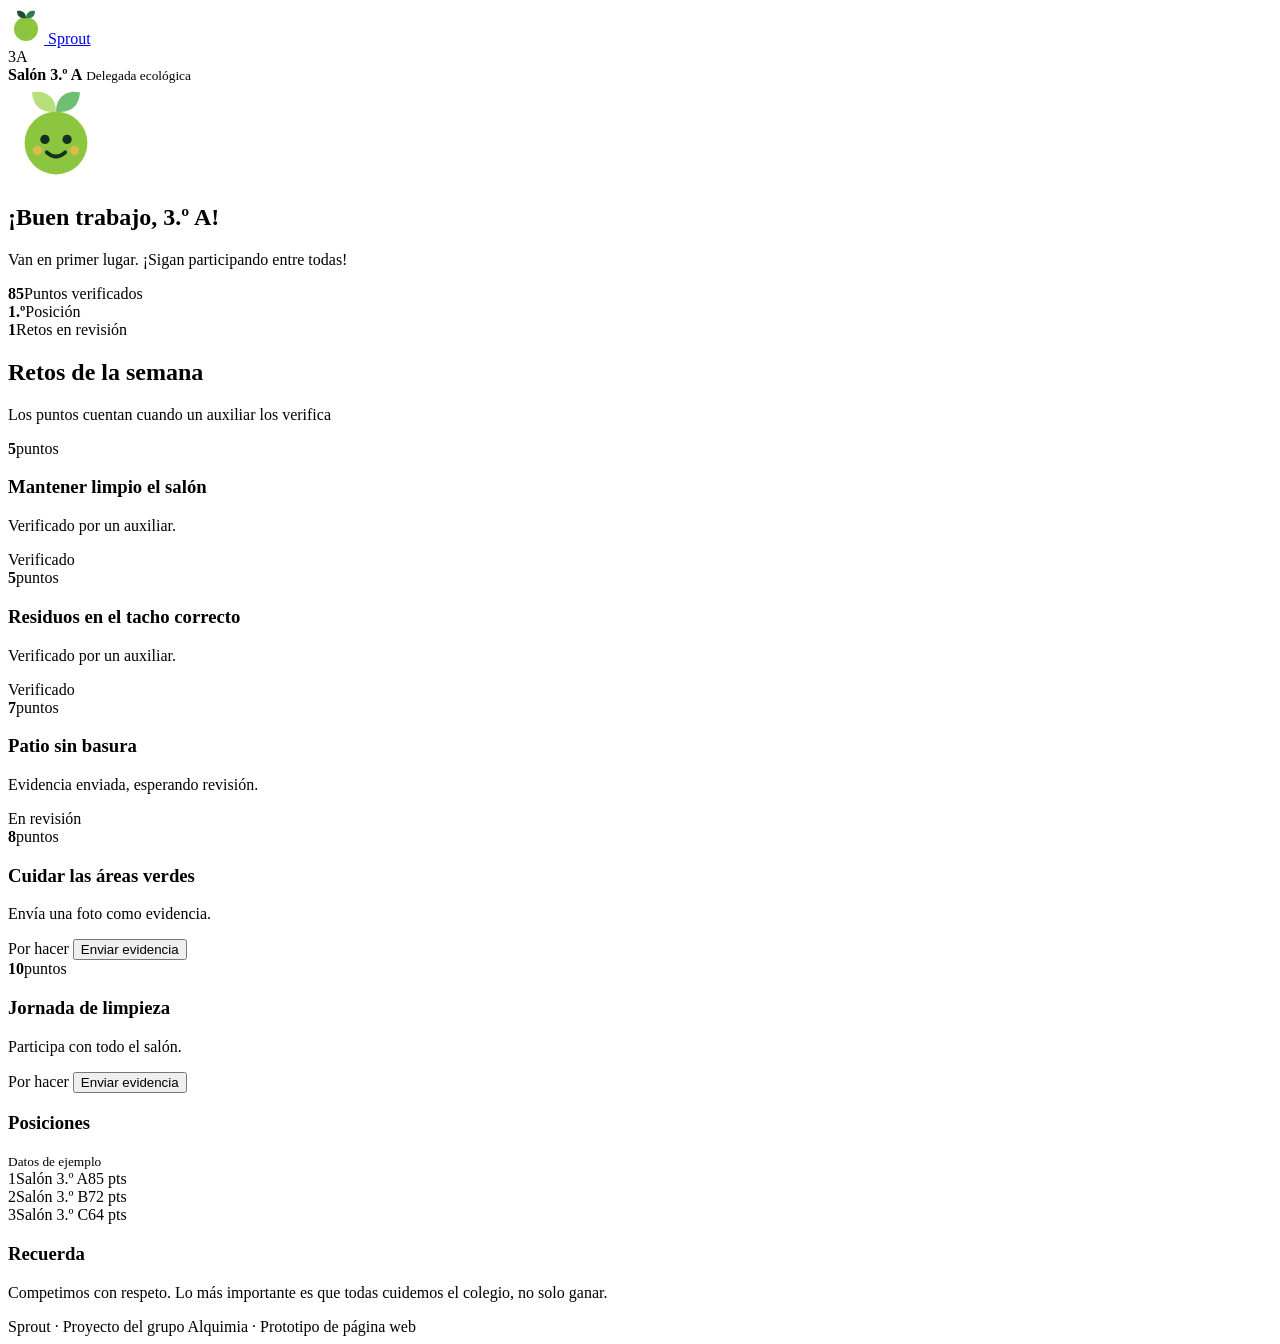
==== salon.html @ 8cfc572e "first commit" ====
<!DOCTYPE html>
<html lang="es">
<head>
  <meta charset="utf-8">
  <meta name="viewport" content="width=device-width, initial-scale=1">
  <title>Sprout - Panel del salón</title>
  <link rel="preconnect" href="https://fonts.googleapis.com">
  <link rel="preconnect" href="https://fonts.gstatic.com" crossorigin>
  <link href="https://fonts.googleapis.com/css2?family=Fredoka:wght@500;600;700&family=Nunito:wght@400;600;700&display=swap" rel="stylesheet">
  <link rel="stylesheet" href="styles.css">
</head>
<body>

  <header class="contenedor encabezado">
    <a class="logo" href="index.html" aria-label="Sprout, volver al inicio">
      <svg width="36" height="36" viewBox="0 0 36 36" aria-hidden="true">
        <circle cx="18" cy="21" r="12" fill="#8CC63F"/>
        <path d="M18 10C18 4 13 2 9 3c0 5 3 8 9 7z" fill="#1F4D3A"/>
        <path d="M18 10c0-6 5-8 9-7 0 5-3 8-9 7z" fill="#2E7D4F"/>
      </svg>
      <span>Sprout</span>
    </a>
    <div class="chip-salon">
      <div class="avatar">3A</div>
      <div>
        <strong>Salón 3.º A</strong>
        <small>Delegada ecológica</small>
      </div>
    </div>
  </header>

  <main class="contenedor panel">

    <!-- BIENVENIDA Y RESUMEN -->
    <section class="bienvenida">
      <svg width="96" height="96" viewBox="0 0 104 104" role="img" aria-label="Sprout, la mascota, contenta">
        <path d="M52 30C52 12 38 6 26 9c1 15 10 23 26 21z" fill="#B8E07A"/>
        <path d="M52 30c0-18 14-24 26-21-1 15-10 23-26 21z" fill="#6FBF73"/>
        <circle cx="52" cy="64" r="34" fill="#8CC63F"/>
        <circle cx="40" cy="60" r="5" fill="#14301F"/>
        <circle cx="64" cy="60" r="5" fill="#14301F"/>
        <path d="M42 74q10 9 20 0" fill="none" stroke="#14301F" stroke-width="4" stroke-linecap="round"/>
        <circle cx="32" cy="72" r="5" fill="#F2B84B" opacity="0.8"/>
        <circle cx="72" cy="72" r="5" fill="#F2B84B" opacity="0.8"/>
      </svg>
      <div class="bienvenida-texto">
        <h1>¡Buen trabajo, 3.º A!</h1>
        <p>Van en primer lugar. ¡Sigan participando entre todas!</p>
      </div>
      <div class="resumen">
        <div class="dato"><b>85</b><span>Puntos verificados</span></div>
        <div class="dato"><b>1.º</b><span>Posición</span></div>
        <div class="dato"><b id="contador-revision">1</b><span>Retos en revisión</span></div>
      </div>
    </section>

    <div class="panel-cuerpo">

      <!-- RETOS DE LA SEMANA -->
      <section class="lista-retos" aria-labelledby="titulo-retos">
        <div class="lista-retos-titulo">
          <h2 id="titulo-retos">Retos de la semana</h2>
          <p>Los puntos cuentan cuando un auxiliar los verifica</p>
        </div>

        <article class="reto">
          <div class="puntos"><b>5</b><span>puntos</span></div>
          <div class="reto-info">
            <h3>Mantener limpio el salón</h3>
            <p class="reto-detalle">Verificado por un auxiliar.</p>
          </div>
          <div class="reto-acciones"><span class="estado estado-ok">Verificado</span></div>
        </article>

        <article class="reto">
          <div class="puntos"><b>5</b><span>puntos</span></div>
          <div class="reto-info">
            <h3>Residuos en el tacho correcto</h3>
            <p class="reto-detalle">Verificado por un auxiliar.</p>
          </div>
          <div class="reto-acciones"><span class="estado estado-ok">Verificado</span></div>
        </article>

        <article class="reto">
          <div class="puntos"><b>7</b><span>puntos</span></div>
          <div class="reto-info">
            <h3>Patio sin basura</h3>
            <p class="reto-detalle">Evidencia enviada, esperando revisión.</p>
          </div>
          <div class="reto-acciones"><span class="estado estado-revision">En revisión</span></div>
        </article>

        <article class="reto">
          <div class="puntos"><b>8</b><span>puntos</span></div>
          <div class="reto-info">
            <h3>Cuidar las áreas verdes</h3>
            <p class="reto-detalle">Envía una foto como evidencia.</p>
          </div>
          <div class="reto-acciones">
            <span class="estado estado-pendiente">Por hacer</span>
            <button type="button" class="btn btn-borde btn-pequeno" data-enviar>Enviar evidencia</button>
          </div>
        </article>

        <article class="reto">
          <div class="puntos"><b>10</b><span>puntos</span></div>
          <div class="reto-info">
            <h3>Jornada de limpieza</h3>
            <p class="reto-detalle">Participa con todo el salón.</p>
          </div>
          <div class="reto-acciones">
            <span class="estado estado-pendiente">Por hacer</span>
            <button type="button" class="btn btn-borde btn-pequeno" data-enviar>Enviar evidencia</button>
          </div>
        </article>
      </section>

      <!-- LATERAL -->
      <aside class="lateral">
        <div class="panel-ranking">
          <div class="panel-ranking-titulo">
            <h3>Posiciones</h3>
            <small>Datos de ejemplo</small>
          </div>
          <div class="fila-ranking primero"><span class="pos">1</span><span class="nombre">Salón 3.º A</span><span class="pts">85 pts</span></div>
          <div class="fila-ranking"><span class="pos">2</span><span class="nombre">Salón 3.º B</span><span class="pts">72 pts</span></div>
          <div class="fila-ranking"><span class="pos">3</span><span class="nombre">Salón 3.º C</span><span class="pts">64 pts</span></div>
        </div>
        <div class="recuerda">
          <h3>Recuerda</h3>
          <p>Competimos con respeto. Lo más importante es que todas cuidemos el colegio, no solo ganar.</p>
        </div>
      </aside>

    </div>
  </main>

  <footer class="pie">Sprout · Proyecto del grupo Alquimia · Prototipo de página web</footer>

  <script src="script.js"></script>
</body>
</html>
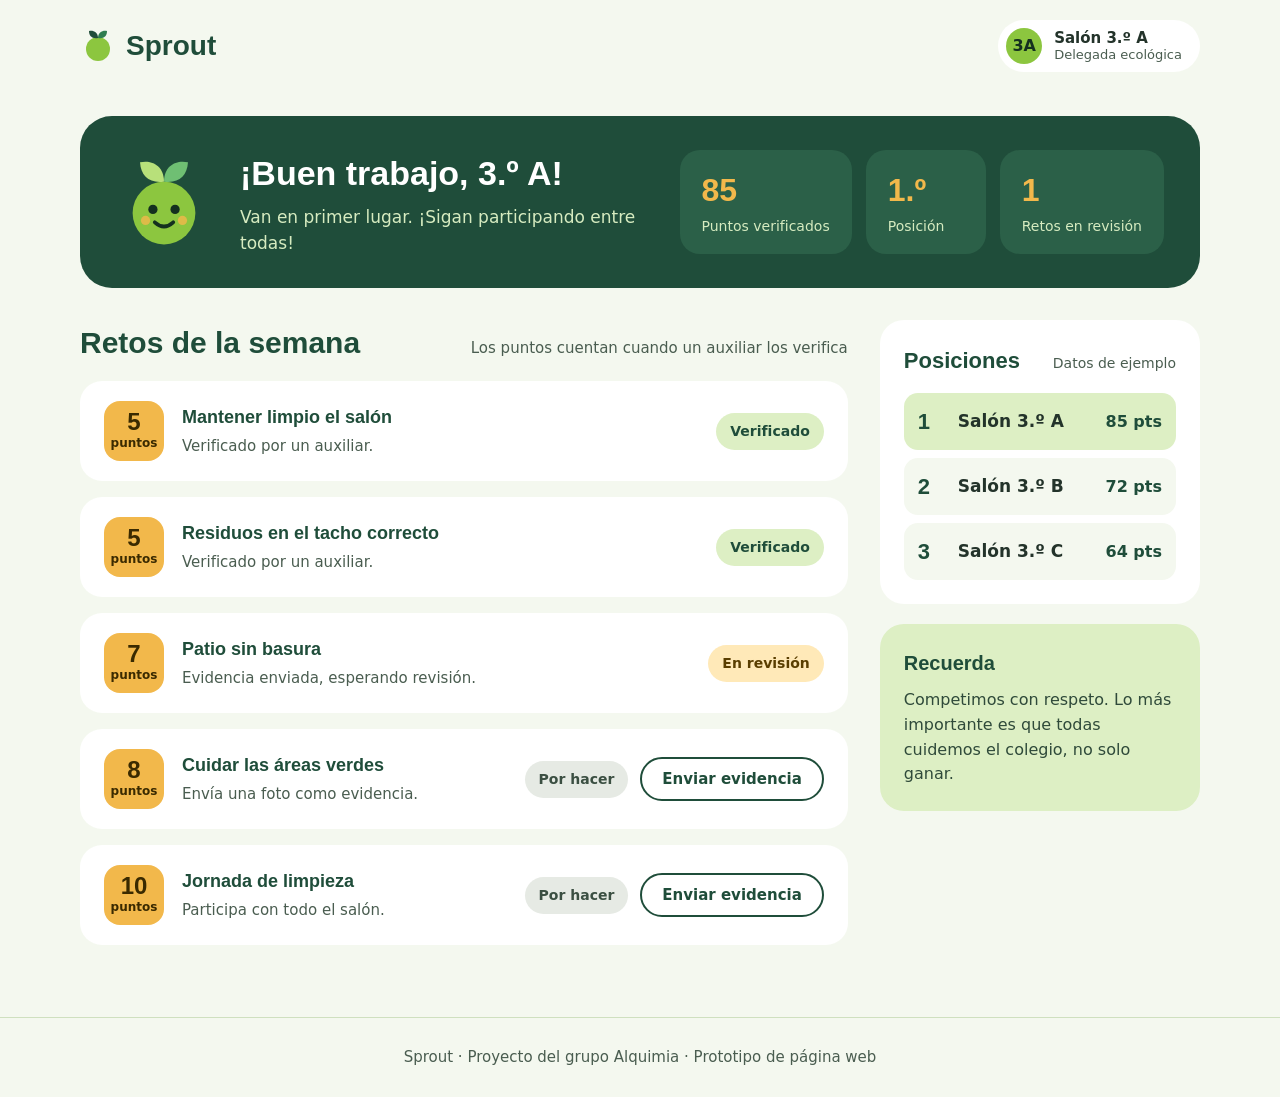
==== commit 92fe5426: "conexion estilo" ====
--- a/salon.html
+++ b/salon.html
@@ -7,7 +7,7 @@
   <link rel="preconnect" href="https://fonts.googleapis.com">
   <link rel="preconnect" href="https://fonts.gstatic.com" crossorigin>
   <link href="https://fonts.googleapis.com/css2?family=Fredoka:wght@500;600;700&family=Nunito:wght@400;600;700&display=swap" rel="stylesheet">
-  <link rel="stylesheet" href="styles.css">
+  <link rel="stylesheet" href="estilos.css">
 </head>
 <body>
 
--- a/estilos.css
+++ b/estilos.css
@@ -0,0 +1,422 @@
+/* ==========================================================
+   Sprout - Grupo Alquimia
+   Hoja de estilos compartida por index.html y salon.html
+   ========================================================== */
+
+:root {
+  --verde-oscuro: #1F4D3A;
+  --verde-medio: #2B6048;
+  --hoja: #2E7D4F;
+  --lima: #8CC63F;
+  --lima-claro: #DDEFC4;
+  --verde-palido: #D6EBC0;
+  --fondo: #F4F8EF;
+  --blanco: #FFFFFF;
+  --amarillo: #F2B84B;
+  --texto: #23332A;
+  --texto-suave: #4A5D50;
+  --texto-sobre-lima: #14301F;
+  --texto-sobre-amarillo: #3A2A00;
+  --borde: #CFE0BF;
+}
+
+* { box-sizing: border-box; }
+
+html { scroll-behavior: smooth; }
+
+body {
+  margin: 0;
+  font-family: 'Nunito', system-ui, sans-serif;
+  color: var(--texto);
+  background: var(--fondo);
+  line-height: 1.5;
+}
+
+h1, h2, h3 {
+  font-family: 'Fredoka', sans-serif;
+  color: var(--verde-oscuro);
+  margin: 0;
+}
+
+p { margin: 0; }
+
+a { color: var(--verde-oscuro); }
+a:hover { color: #0F2E21; }
+
+:focus-visible {
+  outline: 3px solid var(--amarillo);
+  outline-offset: 3px;
+}
+
+.contenedor {
+  max-width: 1200px;
+  margin: 0 auto;
+  padding: 0 40px;
+}
+
+/* ---------- Botones ---------- */
+.btn {
+  display: inline-flex;
+  align-items: center;
+  justify-content: center;
+  min-height: 48px;
+  padding: 0 28px;
+  border-radius: 999px;
+  border: 2px solid transparent;
+  font-family: inherit;
+  font-weight: 700;
+  font-size: 18px;
+  text-decoration: none;
+  cursor: pointer;
+}
+.btn-lima { background: var(--lima); color: var(--texto-sobre-lima); }
+.btn-lima:hover { background: #7DB82F; color: var(--texto-sobre-lima); }
+.btn-borde { border-color: var(--verde-oscuro); color: var(--verde-oscuro); background: transparent; }
+.btn-borde:hover { background: var(--lima-claro); }
+.btn-oscuro { background: var(--verde-oscuro); color: var(--blanco); font-size: 16px; padding: 0 22px; }
+.btn-oscuro:hover { background: #0F2E21; color: var(--blanco); }
+.btn-pequeno { min-height: 44px; font-size: 15px; padding: 0 20px; background: var(--blanco); }
+
+/* ---------- Encabezado ---------- */
+.encabezado {
+  display: flex;
+  flex-wrap: wrap;
+  align-items: center;
+  justify-content: space-between;
+  gap: 16px;
+  padding-top: 20px;
+  padding-bottom: 20px;
+}
+.logo {
+  display: flex;
+  align-items: center;
+  gap: 10px;
+  text-decoration: none;
+}
+.logo span {
+  font-family: 'Fredoka', sans-serif;
+  font-weight: 700;
+  font-size: 28px;
+  color: var(--verde-oscuro);
+}
+.menu {
+  display: flex;
+  flex-wrap: wrap;
+  align-items: center;
+  gap: 28px;
+  font-weight: 700;
+}
+.menu a { text-decoration: none; }
+.menu a.btn-oscuro { color: var(--blanco); }
+
+.chip-salon {
+  display: flex;
+  align-items: center;
+  gap: 12px;
+  background: var(--blanco);
+  border-radius: 999px;
+  padding: 8px 18px 8px 8px;
+}
+.chip-salon .avatar {
+  width: 36px;
+  height: 36px;
+  border-radius: 999px;
+  background: var(--lima);
+  color: var(--texto-sobre-lima);
+  font-weight: 700;
+  display: flex;
+  align-items: center;
+  justify-content: center;
+}
+.chip-salon strong { display: block; font-size: 15px; line-height: 1.2; }
+.chip-salon small { display: block; font-size: 13px; color: var(--texto-suave); line-height: 1.2; }
+
+/* ---------- Hero ---------- */
+.hero {
+  display: flex;
+  flex-wrap: wrap;
+  align-items: center;
+  gap: 48px;
+  padding-top: 56px;
+  padding-bottom: 72px;
+}
+.hero-texto {
+  flex: 1 1 440px;
+  display: flex;
+  flex-direction: column;
+  gap: 24px;
+}
+.etiqueta {
+  align-self: flex-start;
+  background: var(--lima-claro);
+  color: var(--verde-oscuro);
+  font-weight: 700;
+  font-size: 14px;
+  padding: 8px 16px;
+  border-radius: 999px;
+}
+.hero h1 { font-size: 60px; line-height: 1.05; font-weight: 700; }
+.hero-texto > p { font-size: 20px; line-height: 1.55; color: #3B4F42; max-width: 540px; }
+.botones { display: flex; flex-wrap: wrap; gap: 14px; }
+
+.tarjeta-hero {
+  flex: 1 1 380px;
+  background: var(--verde-oscuro);
+  color: var(--blanco);
+  border-radius: 32px;
+  padding: 32px;
+  display: flex;
+  flex-direction: column;
+  gap: 24px;
+}
+.mascota-fila { display: flex; align-items: center; gap: 20px; }
+.mascota-fila h2 { color: var(--blanco); font-size: 26px; font-weight: 600; }
+.mascota-fila p { font-size: 16px; color: var(--verde-palido); }
+
+.mini-ranking {
+  background: var(--verde-medio);
+  border-radius: 20px;
+  padding: 20px;
+  display: flex;
+  flex-direction: column;
+  gap: 14px;
+}
+.mini-ranking-titulo { display: flex; justify-content: space-between; align-items: baseline; }
+.mini-ranking-titulo strong { font-size: 16px; }
+.mini-ranking-titulo small { font-size: 13px; color: var(--verde-palido); }
+.fila-barra { display: flex; align-items: center; gap: 12px; }
+.fila-barra .pos { font-family: 'Fredoka', sans-serif; font-weight: 700; font-size: 20px; width: 24px; color: var(--amarillo); }
+.fila-barra .nombre { font-weight: 700; width: 48px; }
+.fila-barra .pts { font-weight: 700; width: 60px; text-align: right; }
+.barra { flex: 1; height: 12px; background: var(--verde-oscuro); border-radius: 999px; overflow: hidden; }
+.barra i { display: block; height: 12px; background: var(--lima); border-radius: 999px; }
+.ancho-100 { width: 100%; }
+.ancho-85 { width: 85%; }
+.ancho-75 { width: 75%; }
+
+/* ---------- Secciones ---------- */
+.seccion { padding-top: 80px; padding-bottom: 80px; }
+.seccion-blanca { background: var(--blanco); padding: 72px 0; }
+.seccion-verde { background: var(--verde-oscuro); padding: 80px 0; }
+.seccion-lima { background: var(--lima-claro); padding: 80px 0; }
+
+.titulo-seccion { font-size: 40px; font-weight: 600; text-align: center; margin-bottom: 8px; }
+.subtitulo-seccion { font-size: 18px; color: var(--texto-suave); text-align: center; margin-bottom: 40px; }
+.seccion-verde .titulo-seccion { color: var(--blanco); text-align: left; }
+.seccion-verde .subtitulo-seccion { color: var(--verde-palido); text-align: left; margin-bottom: 36px; }
+
+.dos-columnas { display: flex; flex-wrap: wrap; gap: 48px; align-items: center; }
+.dos-columnas > div { flex: 1 1 380px; }
+.texto-largo { display: flex; flex-direction: column; gap: 16px; }
+.texto-largo h2 { font-size: 38px; font-weight: 600; }
+.texto-largo p { font-size: 18px; line-height: 1.6; color: #3B4F42; }
+.seccion-lima .texto-largo h2 { font-size: 40px; }
+.seccion-lima .texto-largo p { color: #2F4A3A; }
+
+.cuadricula { display: grid; gap: 20px; }
+.cuadricula-4 { grid-template-columns: repeat(auto-fit, minmax(240px, 1fr)); }
+.cuadricula-3 { grid-template-columns: repeat(auto-fit, minmax(300px, 1fr)); }
+.cuadricula-retos { grid-template-columns: repeat(auto-fit, minmax(340px, 1fr)); gap: 16px; }
+.cuadricula-espacios { grid-template-columns: repeat(auto-fit, minmax(160px, 1fr)); gap: 16px; }
+
+.espacio { background: var(--fondo); border-radius: 20px; padding: 22px; }
+.espacio h3 { font-size: 22px; font-weight: 600; margin-bottom: 6px; }
+.espacio p { font-size: 15px; color: var(--texto-suave); }
+
+/* ---------- Tarjetas ---------- */
+.tarjeta {
+  background: var(--blanco);
+  border-radius: 24px;
+  padding: 28px;
+  display: flex;
+  flex-direction: column;
+  gap: 12px;
+}
+.tarjeta h3 { font-size: 22px; font-weight: 600; }
+.tarjeta p { font-size: 16px; line-height: 1.55; color: var(--texto-suave); }
+.tarjeta-rol { padding: 32px; gap: 14px; }
+.tarjeta-rol h3 { font-size: 24px; }
+
+.numero {
+  width: 48px;
+  height: 48px;
+  border-radius: 999px;
+  background: var(--lima);
+  color: var(--texto-sobre-lima);
+  font-family: 'Fredoka', sans-serif;
+  font-weight: 700;
+  font-size: 24px;
+  display: flex;
+  align-items: center;
+  justify-content: center;
+}
+
+/* ---------- Retos ---------- */
+.reto-card {
+  background: var(--blanco);
+  border-radius: 20px;
+  padding: 22px 24px;
+  display: flex;
+  align-items: center;
+  gap: 18px;
+}
+.puntos {
+  flex: none;
+  width: 64px;
+  height: 64px;
+  border-radius: 18px;
+  background: var(--amarillo);
+  color: var(--texto-sobre-amarillo);
+  display: flex;
+  flex-direction: column;
+  align-items: center;
+  justify-content: center;
+}
+.puntos b { font-family: 'Fredoka', sans-serif; font-size: 26px; line-height: 1; }
+.puntos span { font-weight: 700; font-size: 12px; }
+.reto-card h3 { font-family: 'Nunito', sans-serif; font-weight: 700; font-size: 18px; }
+.reto-card p { font-size: 15px; color: var(--texto-suave); }
+
+/* ---------- Posiciones ---------- */
+.panel-ranking {
+  background: var(--blanco);
+  border-radius: 28px;
+  padding: 28px;
+  display: flex;
+  flex-direction: column;
+  gap: 8px;
+}
+.panel-ranking-titulo { display: flex; justify-content: space-between; align-items: baseline; padding-bottom: 8px; }
+.panel-ranking-titulo h3 { font-size: 22px; font-weight: 600; }
+.panel-ranking-titulo small { font-size: 14px; color: var(--texto-suave); }
+.fila-ranking {
+  display: flex;
+  align-items: center;
+  gap: 16px;
+  padding: 14px 16px;
+  background: var(--fondo);
+  border-radius: 16px;
+}
+.fila-ranking.primero { background: var(--lima-claro); }
+.fila-ranking .pos { font-family: 'Fredoka', sans-serif; font-weight: 700; font-size: 24px; color: var(--verde-oscuro); width: 28px; }
+.fila-ranking .nombre { flex: 1; font-weight: 700; font-size: 18px; }
+.fila-ranking .pts { font-weight: 700; font-size: 18px; color: var(--verde-oscuro); }
+
+/* ---------- Cronograma ---------- */
+.semana {
+  background: var(--blanco);
+  border-top: 6px solid var(--lima);
+  border-radius: 0 0 20px 20px;
+  padding: 24px;
+  display: flex;
+  flex-direction: column;
+  gap: 10px;
+}
+.semana small { font-weight: 700; font-size: 14px; color: var(--hoja); text-transform: uppercase; letter-spacing: 0.06em; }
+.semana h3 { font-size: 22px; font-weight: 600; }
+.semana p { font-size: 16px; color: var(--texto-suave); }
+
+/* ---------- Llamado final ---------- */
+.llamado {
+  background: var(--verde-oscuro);
+  border-radius: 32px;
+  padding: 48px;
+  display: flex;
+  flex-wrap: wrap;
+  align-items: center;
+  justify-content: space-between;
+  gap: 24px;
+}
+.llamado div { flex: 1 1 420px; }
+.llamado h2 { color: var(--blanco); font-size: 34px; font-weight: 600; margin-bottom: 10px; }
+.llamado p { font-size: 17px; color: var(--verde-palido); }
+.espacio-final { padding-bottom: 80px; }
+
+.pie {
+  border-top: 1px solid var(--borde);
+  padding: 28px 40px;
+  text-align: center;
+  font-size: 15px;
+  color: var(--texto-suave);
+}
+
+/* ==========================================================
+   Panel del salón (salon.html)
+   ========================================================== */
+.panel { display: flex; flex-direction: column; gap: 32px; padding-top: 24px; padding-bottom: 72px; }
+
+.bienvenida {
+  display: flex;
+  flex-wrap: wrap;
+  align-items: center;
+  gap: 28px;
+  background: var(--verde-oscuro);
+  color: var(--blanco);
+  border-radius: 32px;
+  padding: 32px 36px;
+}
+.bienvenida-texto { flex: 1 1 280px; display: flex; flex-direction: column; gap: 6px; }
+.bienvenida h1 { color: var(--blanco); font-size: 34px; font-weight: 600; }
+.bienvenida p { font-size: 17px; color: var(--verde-palido); }
+.resumen { display: flex; flex-wrap: wrap; gap: 14px; }
+.dato {
+  background: var(--verde-medio);
+  border-radius: 20px;
+  padding: 16px 22px;
+  min-width: 120px;
+}
+.dato b { display: block; font-family: 'Fredoka', sans-serif; font-weight: 700; font-size: 32px; color: var(--amarillo); }
+.dato span { font-size: 14px; color: var(--verde-palido); }
+
+.panel-cuerpo { display: flex; flex-wrap: wrap; gap: 32px; align-items: flex-start; }
+.lista-retos { flex: 999 1 560px; min-width: 0; display: flex; flex-direction: column; gap: 16px; }
+.lista-retos-titulo { display: flex; flex-wrap: wrap; justify-content: space-between; align-items: baseline; gap: 8px; }
+.lista-retos-titulo h2 { font-size: 30px; font-weight: 600; }
+.lista-retos-titulo p { font-size: 15px; color: var(--texto-suave); }
+
+.reto {
+  background: var(--blanco);
+  border-radius: 22px;
+  padding: 20px 24px;
+  display: flex;
+  flex-wrap: wrap;
+  align-items: center;
+  gap: 18px;
+}
+.reto .puntos { width: 60px; height: 60px; border-radius: 16px; }
+.reto .puntos b { font-size: 24px; }
+.reto-info { flex: 1 1 220px; display: flex; flex-direction: column; gap: 4px; }
+.reto-info h3 { font-family: 'Nunito', sans-serif; font-weight: 700; font-size: 18px; }
+.reto-detalle { font-size: 15px; color: var(--texto-suave); }
+.reto-acciones { display: flex; align-items: center; gap: 12px; }
+
+.estado { font-weight: 700; font-size: 14px; padding: 8px 14px; border-radius: 999px; }
+.estado-ok { background: var(--lima-claro); color: var(--verde-oscuro); }
+.estado-revision { background: #FFE9B8; color: #5A3E00; }
+.estado-pendiente { background: #E6EAE4; color: #3B4F42; }
+
+.lateral { flex: 1 1 320px; display: flex; flex-direction: column; gap: 20px; }
+.lateral .panel-ranking { border-radius: 24px; padding: 24px; }
+.lateral .fila-ranking { padding: 12px 14px; border-radius: 14px; }
+.lateral .fila-ranking .pos { font-size: 22px; width: 24px; }
+.lateral .fila-ranking .nombre { font-size: 17px; }
+.lateral .fila-ranking .pts { font-size: 16px; }
+.recuerda { background: var(--lima-claro); border-radius: 24px; padding: 24px; display: flex; flex-direction: column; gap: 10px; }
+.recuerda h3 { font-size: 20px; font-weight: 600; }
+.recuerda p { font-size: 16px; line-height: 1.55; color: #2F4A3A; }
+
+/* ---------- Pantallas pequeñas ---------- */
+@media (max-width: 720px) {
+  .contenedor { padding: 0 20px; }
+  .hero { gap: 32px; padding-top: 32px; padding-bottom: 48px; }
+  .hero h1 { font-size: 40px; }
+  .hero-texto > p { font-size: 18px; }
+  .titulo-seccion, .seccion-lima .texto-largo h2 { font-size: 32px; }
+  .seccion, .seccion-verde, .seccion-lima { padding-top: 56px; padding-bottom: 56px; }
+  .llamado { padding: 32px 24px; }
+  .llamado h2 { font-size: 28px; }
+  .menu { gap: 18px; }
+  .bienvenida { padding: 24px; }
+  .bienvenida h1 { font-size: 28px; }
+  .cuadricula-3, .cuadricula-retos { grid-template-columns: 1fr; }
+}
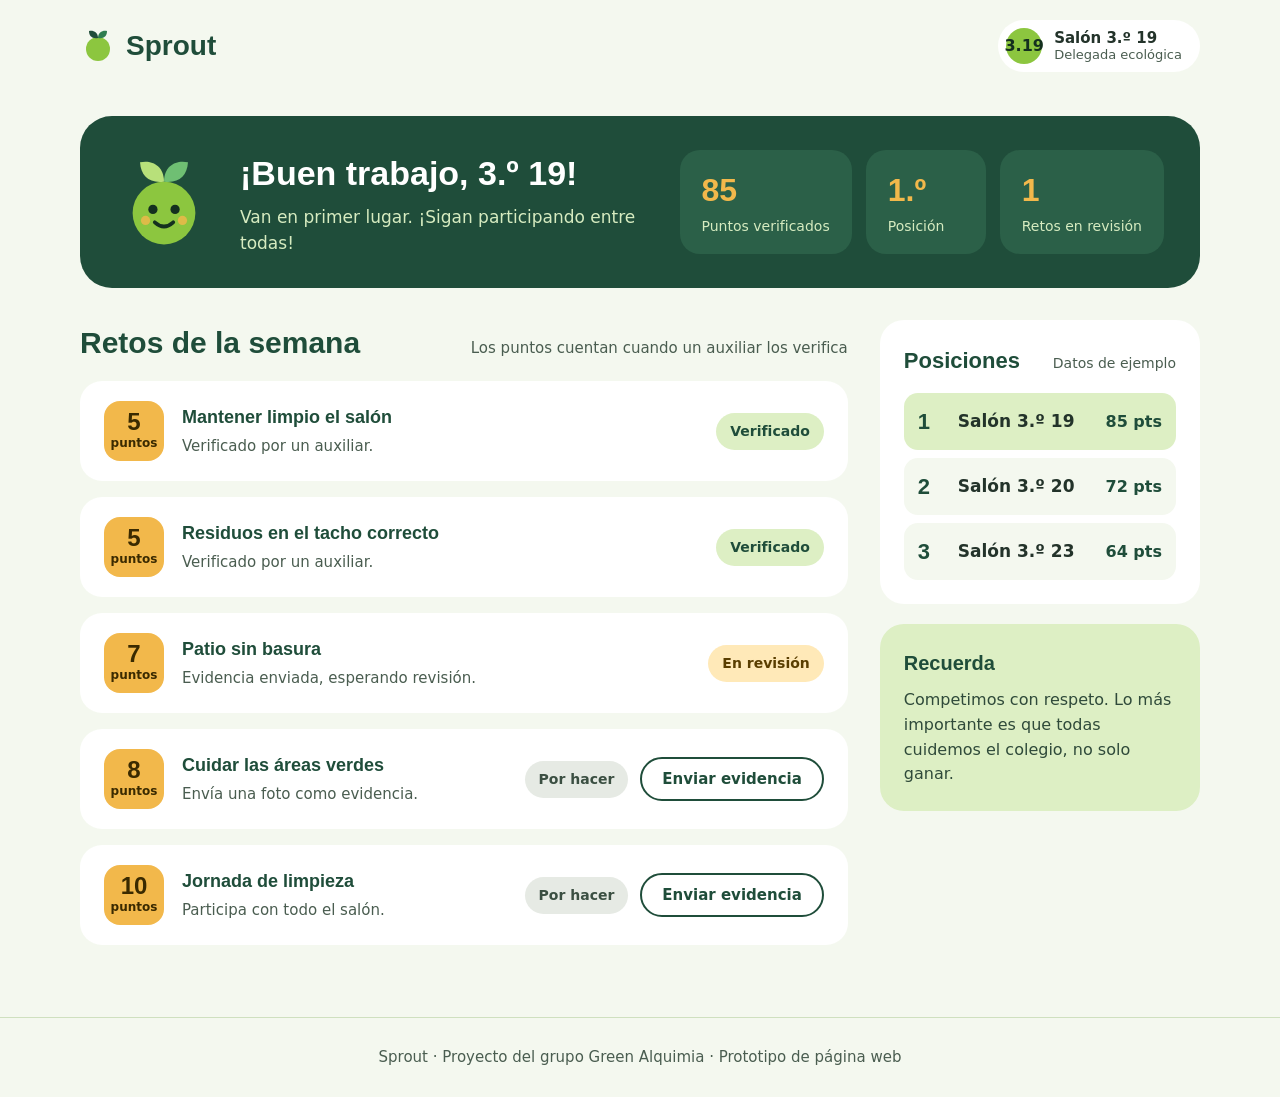
==== commit d96a73c6: "grados" ====
--- a/salon.html
+++ b/salon.html
@@ -21,9 +21,9 @@
       <span>Sprout</span>
     </a>
     <div class="chip-salon">
-      <div class="avatar">3A</div>
+      <div class="avatar">3.19</div>
       <div>
-        <strong>Salón 3.º A</strong>
+        <strong>Salón 3.º 19</strong>
         <small>Delegada ecológica</small>
       </div>
     </div>
@@ -44,7 +44,7 @@
         <circle cx="72" cy="72" r="5" fill="#F2B84B" opacity="0.8"/>
       </svg>
       <div class="bienvenida-texto">
-        <h1>¡Buen trabajo, 3.º A!</h1>
+        <h1>¡Buen trabajo, 3.º 19!</h1>
         <p>Van en primer lugar. ¡Sigan participando entre todas!</p>
       </div>
       <div class="resumen">
@@ -122,9 +122,9 @@
             <h3>Posiciones</h3>
             <small>Datos de ejemplo</small>
           </div>
-          <div class="fila-ranking primero"><span class="pos">1</span><span class="nombre">Salón 3.º A</span><span class="pts">85 pts</span></div>
-          <div class="fila-ranking"><span class="pos">2</span><span class="nombre">Salón 3.º B</span><span class="pts">72 pts</span></div>
-          <div class="fila-ranking"><span class="pos">3</span><span class="nombre">Salón 3.º C</span><span class="pts">64 pts</span></div>
+          <div class="fila-ranking primero"><span class="pos">1</span><span class="nombre">Salón 3.º 19</span><span class="pts">85 pts</span></div>
+          <div class="fila-ranking"><span class="pos">2</span><span class="nombre">Salón 3.º 20</span><span class="pts">72 pts</span></div>
+          <div class="fila-ranking"><span class="pos">3</span><span class="nombre">Salón 3.º 23</span><span class="pts">64 pts</span></div>
         </div>
         <div class="recuerda">
           <h3>Recuerda</h3>
@@ -135,7 +135,7 @@
     </div>
   </main>
 
-  <footer class="pie">Sprout · Proyecto del grupo Alquimia · Prototipo de página web</footer>
+  <footer class="pie">Sprout · Proyecto del grupo Green Alquimia · Prototipo de página web</footer>
 
   <script src="script.js"></script>
 </body>
